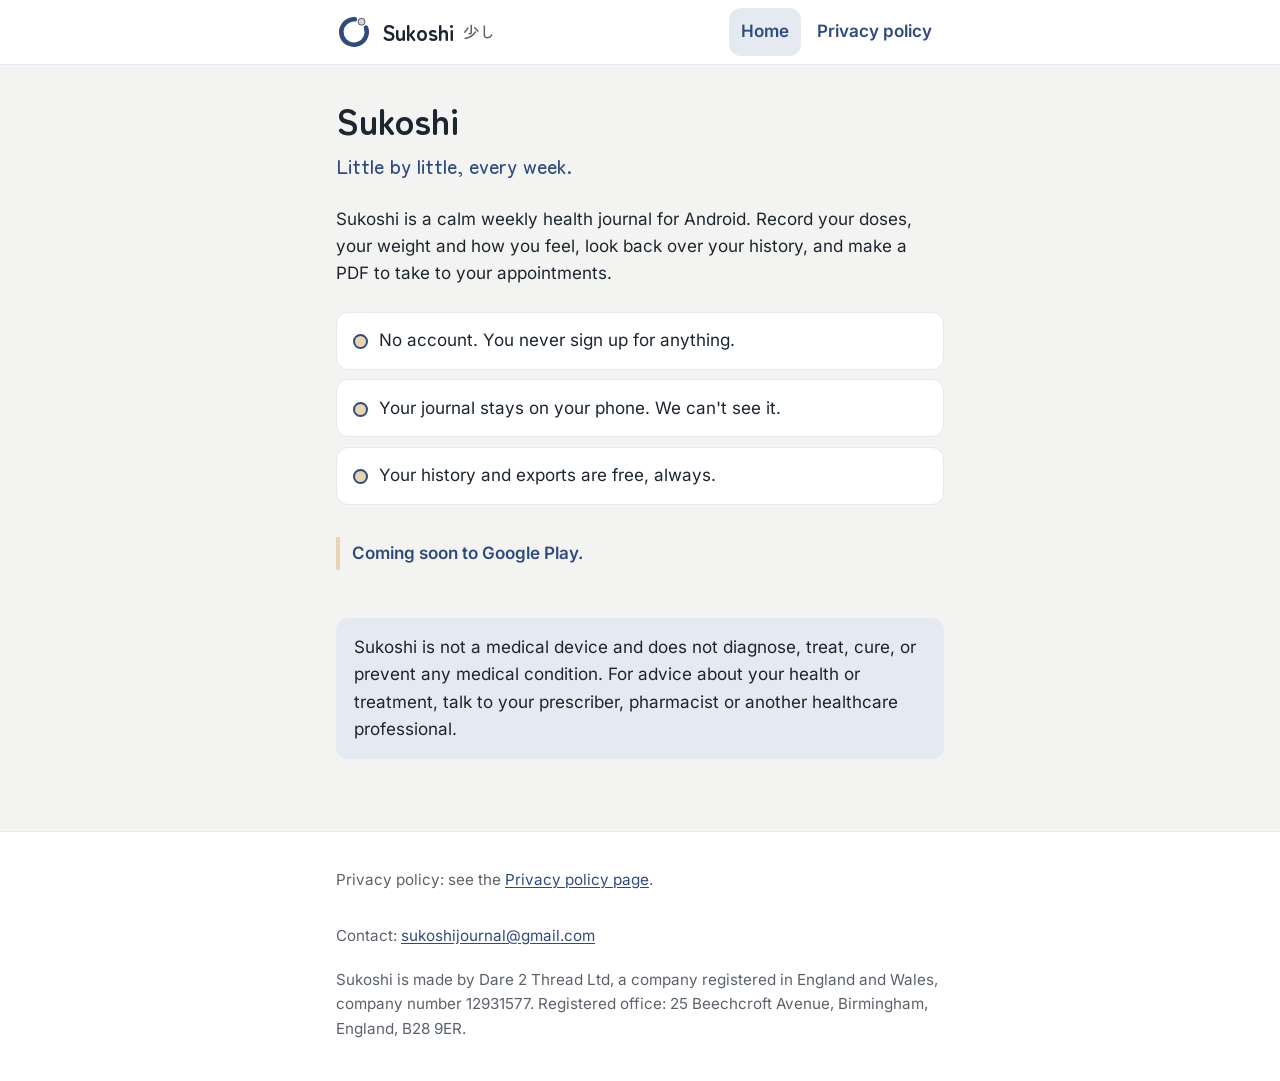
==== index.html @ f838f562 "﻿Sukoshi website: home page and privacy policy - Two static pages from the client's approved text (v" ====
<!DOCTYPE html>
<html lang="en-GB">
<head>
  <meta charset="utf-8">
  <meta name="viewport" content="width=device-width, initial-scale=1">
  <title>Sukoshi: little by little, every week</title>
  <meta name="description" content="Sukoshi is a calm weekly health journal for Android.">
  <meta name="referrer" content="no-referrer">
  <meta http-equiv="Content-Security-Policy" content="default-src 'none'; style-src 'self'; font-src 'self'; img-src 'self'; base-uri 'none'; form-action 'none'">
  <link rel="stylesheet" href="assets/site.css">
  <link rel="icon" href="assets/logo.svg" type="image/svg+xml">
</head>
<body>
  <a class="skip-link" href="#main">Skip to content</a>
  <header class="site-header">
    <div class="wrap">
      <a class="brand" href="index.html"><img src="assets/logo.svg" alt="" width="36" height="36">Sukoshi <span class="jp" lang="ja">少し</span></a>
      <nav class="site-nav" aria-label="Main">
        <a href="index.html" aria-current="page">Home</a>
        <a href="privacy-policy.html">Privacy policy</a>
      </nav>
    </div>
  </header>
  <main id="main">
    <div class="wrap">
      <h1>Sukoshi</h1>
      <p class="tagline">Little by little, every week.</p>
      <p>Sukoshi is a calm weekly health journal for Android. Record your doses, your weight and how you feel, look back over your history, and make a PDF to take to your appointments.</p>
      <ul class="promises">
        <li>No account. You never sign up for anything.</li>
        <li>Your journal stays on your phone. We can't see it.</li>
        <li>Your history and exports are free, always.</li>
      </ul>
      <p class="coming-soon">Coming soon to Google Play.</p>
      <div class="notice">Sukoshi is not a medical device and does not diagnose, treat, cure, or prevent any medical condition. For advice about your health or treatment, talk to your prescriber, pharmacist or another healthcare professional.</div>
    </div>
  </main>
  <footer class="site-footer">
    <div class="wrap">
      <p>Privacy policy: see the <a href="privacy-policy.html">Privacy policy page</a>.</p>
      <p>Contact: <a href="mailto:sukoshijournal@gmail.com">sukoshijournal@gmail.com</a></p>
      <p>Sukoshi is made by Dare 2 Thread Ltd, a company registered in England and Wales, company number 12931577. Registered office: 25 Beechcroft Avenue, Birmingham, England, B28 9ER.</p>
    </div>
  </footer>
</body>
</html>
---- assets/site.css ----
/* Sukoshi website styles. Colours mirror the app's src/constants/theme.ts. No red anywhere. */

@font-face {
  font-family: 'Inter';
  src: url('fonts/inter-400.woff2') format('woff2');
  font-weight: 400;
  font-style: normal;
  font-display: swap;
}
@font-face {
  font-family: 'Inter';
  src: url('fonts/inter-600.woff2') format('woff2');
  font-weight: 600;
  font-style: normal;
  font-display: swap;
}
@font-face {
  font-family: 'Zen Maru Gothic';
  src: url('fonts/zen-maru-gothic-500.woff2') format('woff2');
  font-weight: 500;
  font-style: normal;
  font-display: swap;
}
@font-face {
  font-family: 'Zen Maru Gothic';
  src: url('fonts/zen-maru-gothic-700.woff2') format('woff2');
  font-weight: 700;
  font-style: normal;
  font-display: swap;
}

:root {
  color-scheme: light;
  --ai-indigo: #2f4b7c;
  --moss: #3e6a4b;
  --sumi-ink: #1c2530;
  --ink-muted: rgba(28, 37, 48, 0.72);
  --kinari-sand: #e6d5b0;
  --mist: #e4e9f2;
  --paper: #f3f4f1;
  --white: #ffffff;
  --ochre-text: #7f6128;
  --ochre-sand: #f6f0e1;
  --font-heading: 'Zen Maru Gothic', 'Inter', system-ui, sans-serif;
  --font-body: 'Inter', 'Zen Maru Gothic', system-ui, sans-serif;
  --gutter: 16px;
  --measure: 40rem;
  --radius: 12px;
  --touch: 48px;
}

* { box-sizing: border-box; }

html { -webkit-text-size-adjust: 100%; }

body {
  margin: 0;
  background: var(--paper);
  color: var(--sumi-ink);
  font-family: var(--font-body);
  font-weight: 400;
  font-size: 1.0625rem;
  line-height: 1.6;
}

.skip-link {
  position: absolute;
  left: var(--gutter);
  top: -100px;
  background: var(--ai-indigo);
  color: var(--white);
  padding: 0.75rem 1rem;
  border-radius: var(--radius);
  z-index: 10;
}
.skip-link:focus { top: var(--gutter); }

.wrap {
  max-width: var(--measure);
  margin: 0 auto;
  padding: 0 var(--gutter);
}

/* Header */
.site-header {
  background: var(--white);
  border-bottom: 1px solid var(--mist);
}
.site-header .wrap {
  display: flex;
  align-items: center;
  justify-content: space-between;
  gap: 1rem;
  min-height: 64px;
  flex-wrap: wrap;
}
.brand {
  display: inline-flex;
  align-items: center;
  gap: 0.6rem;
  min-height: var(--touch);
  color: var(--sumi-ink);
  text-decoration: none;
  font-family: var(--font-heading);
  font-weight: 700;
  font-size: 1.35rem;
}
.brand img { width: 36px; height: 36px; }
.brand .jp {
  font-family: 'Zen Maru Gothic', sans-serif;
  font-weight: 500;
  color: var(--ink-muted);
  font-size: 1rem;
}
.site-nav { display: flex; gap: 0.25rem; flex-wrap: wrap; }
.site-nav a {
  display: inline-flex;
  align-items: center;
  min-height: var(--touch);
  padding: 0 0.75rem;
  border-radius: var(--radius);
  color: var(--ai-indigo);
  font-weight: 600;
  text-decoration: none;
}
.site-nav a:hover { background: var(--mist); }
.site-nav a[aria-current='page'] { background: var(--mist); }

/* Content */
main { padding: 2rem 0 3rem; }

h1, h2, h3 {
  font-family: var(--font-heading);
  font-weight: 700;
  line-height: 1.25;
  color: var(--sumi-ink);
}
h1 { font-size: 2.25rem; margin: 0 0 0.5rem; }
h2 { font-size: 1.35rem; margin: 2.25rem 0 0.5rem; }
p { margin: 0 0 1rem; }

.tagline {
  font-family: var(--font-heading);
  font-weight: 500;
  font-size: 1.25rem;
  color: var(--ai-indigo);
  margin-bottom: 1.5rem;
}
.effective { color: var(--ink-muted); }

ul { padding-left: 1.25rem; margin: 0 0 1rem; }
li { margin: 0.35rem 0; }

.promises {
  list-style: none;
  padding: 0;
  margin: 1.5rem 0;
}
.promises li {
  position: relative;
  background: var(--white);
  border: 1px solid var(--mist);
  border-radius: var(--radius);
  padding: 0.9rem 1rem 0.9rem 2.6rem;
  margin: 0.6rem 0;
}
.promises li::before {
  content: '';
  position: absolute;
  left: 1rem;
  top: 1.35rem;
  width: 0.7rem;
  height: 0.7rem;
  border-radius: 50%;
  background: var(--kinari-sand);
  border: 2px solid var(--ai-indigo);
}

/* A quiet label, not a button: it isn't tappable, so it mustn't look like it is. */
.coming-soon {
  display: inline-block;
  color: var(--ai-indigo);
  font-weight: 600;
  border-left: 4px solid var(--kinari-sand);
  padding: 0.2rem 0 0.2rem 0.75rem;
  margin: 0.5rem 0 1.5rem;
}

.notice {
  background: var(--mist);
  border-radius: var(--radius);
  padding: 1rem 1.1rem;
  margin: 1.5rem 0;
}

a { color: var(--ai-indigo); text-underline-offset: 0.15em; }
a:focus-visible, .site-nav a:focus-visible, .brand:focus-visible {
  outline: 3px solid var(--ai-indigo);
  outline-offset: 2px;
}

/* Footer */
.site-footer {
  border-top: 1px solid var(--mist);
  background: var(--white);
  color: var(--ink-muted);
  font-size: 0.95rem;
  padding: 1.5rem 0 2rem;
}
.site-footer p { margin: 0 0 0.5rem; }
.site-footer a {
  display: inline-flex;
  align-items: center;
  min-height: var(--touch);
}

@media (max-width: 480px) {
  h1 { font-size: 1.9rem; }
  body { font-size: 1rem; }
}
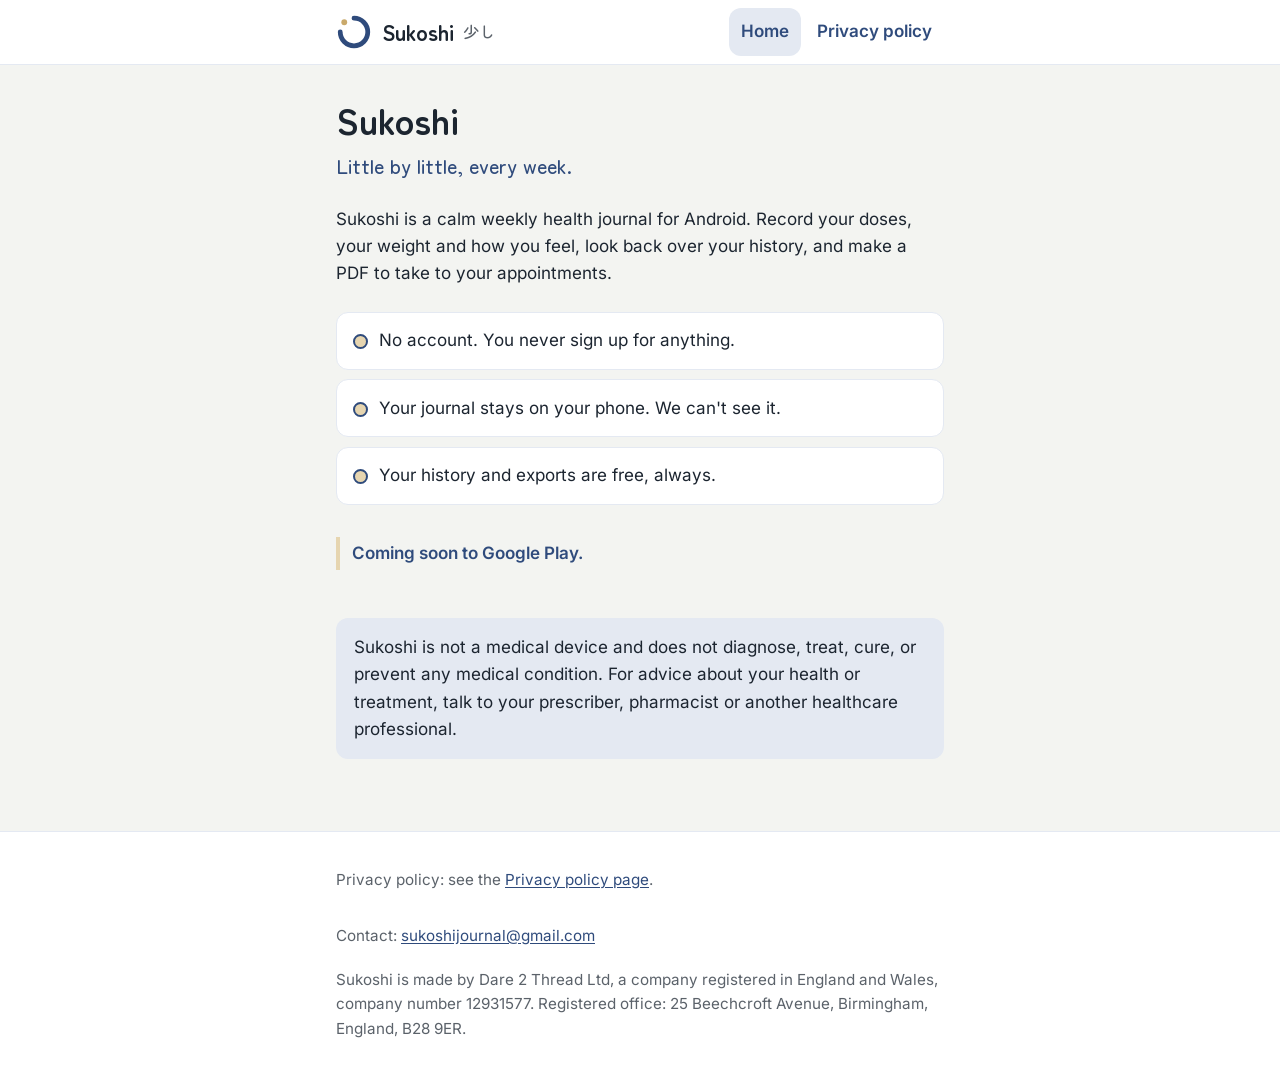
==== commit 6e84d41c: "Use the real Sukoshi logo and app-icon favicon Replaces the stand-in logo.svg with sukoshi-mark.svg " ====
--- a/index.html
+++ b/index.html
@@ -8,13 +8,13 @@
   <meta name="referrer" content="no-referrer">
   <meta http-equiv="Content-Security-Policy" content="default-src 'none'; style-src 'self'; font-src 'self'; img-src 'self'; base-uri 'none'; form-action 'none'">
   <link rel="stylesheet" href="assets/site.css">
-  <link rel="icon" href="assets/logo.svg" type="image/svg+xml">
+  <link rel="icon" href="assets/sukoshi-icon.svg" type="image/svg+xml">
 </head>
 <body>
   <a class="skip-link" href="#main">Skip to content</a>
   <header class="site-header">
     <div class="wrap">
-      <a class="brand" href="index.html"><img src="assets/logo.svg" alt="" width="36" height="36">Sukoshi <span class="jp" lang="ja">少し</span></a>
+      <a class="brand" href="index.html"><img src="assets/sukoshi-mark.svg" alt="" width="36" height="36">Sukoshi <span class="jp" lang="ja">少し</span></a>
       <nav class="site-nav" aria-label="Main">
         <a href="index.html" aria-current="page">Home</a>
         <a href="privacy-policy.html">Privacy policy</a>
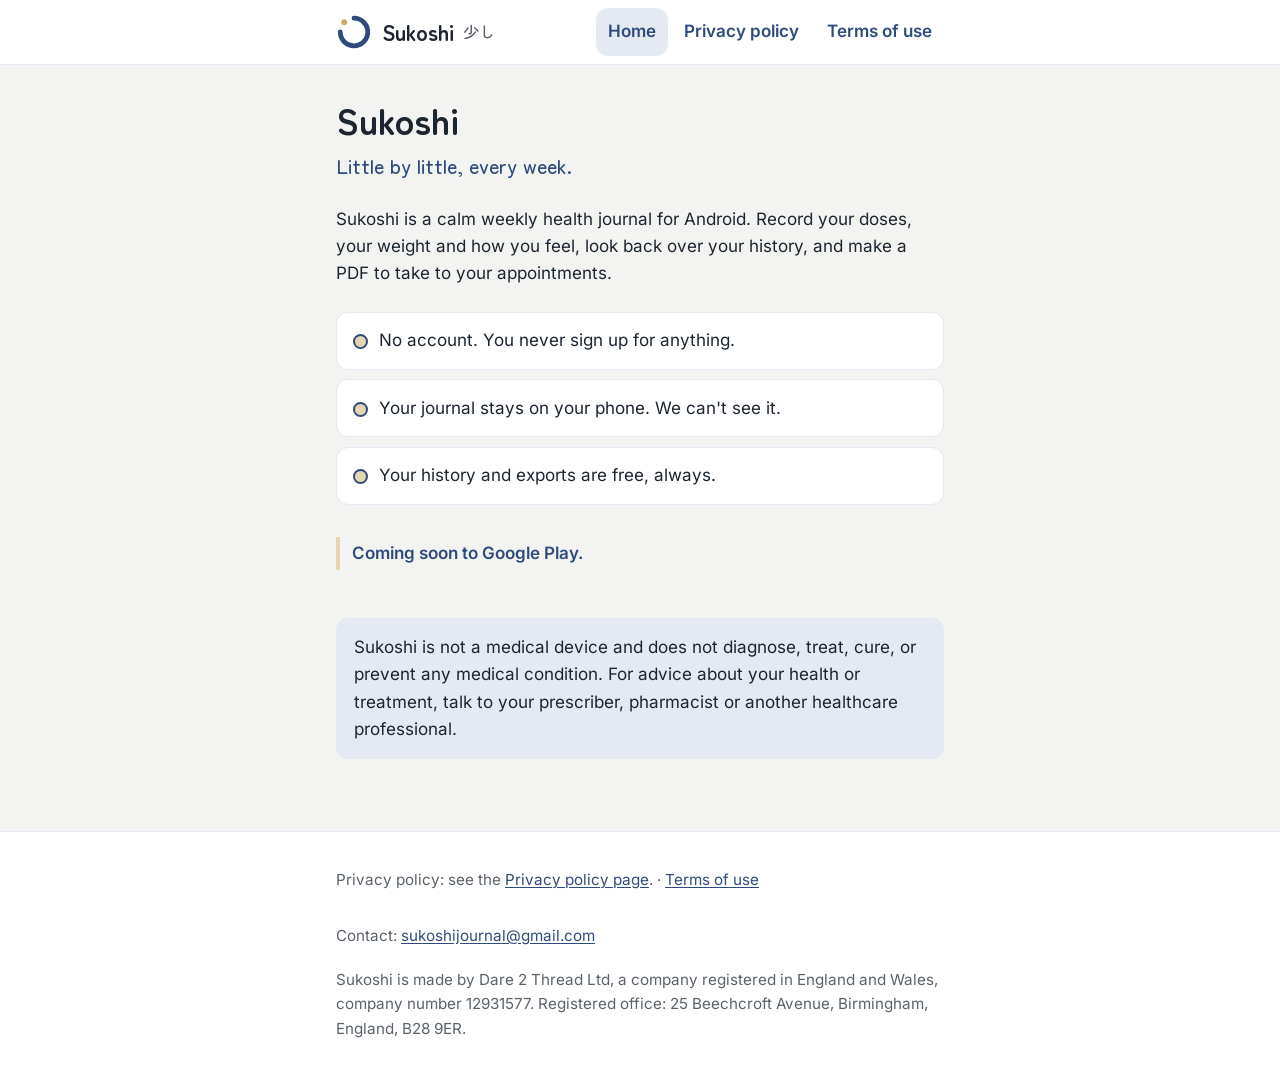
==== commit 37e11a2c: "Add terms of use; privacy policy section 14 (this website) - terms.html from the client's text word " ====
--- a/index.html
+++ b/index.html
@@ -18,6 +18,7 @@
       <nav class="site-nav" aria-label="Main">
         <a href="index.html" aria-current="page">Home</a>
         <a href="privacy-policy.html">Privacy policy</a>
+        <a href="terms.html">Terms of use</a>
       </nav>
     </div>
   </header>
@@ -37,7 +38,7 @@
   </main>
   <footer class="site-footer">
     <div class="wrap">
-      <p>Privacy policy: see the <a href="privacy-policy.html">Privacy policy page</a>.</p>
+      <p>Privacy policy: see the <a href="privacy-policy.html">Privacy policy page</a>. · <a href="terms.html">Terms of use</a></p>
       <p>Contact: <a href="mailto:sukoshijournal@gmail.com">sukoshijournal@gmail.com</a></p>
       <p>Sukoshi is made by Dare 2 Thread Ltd, a company registered in England and Wales, company number 12931577. Registered office: 25 Beechcroft Avenue, Birmingham, England, B28 9ER.</p>
     </div>
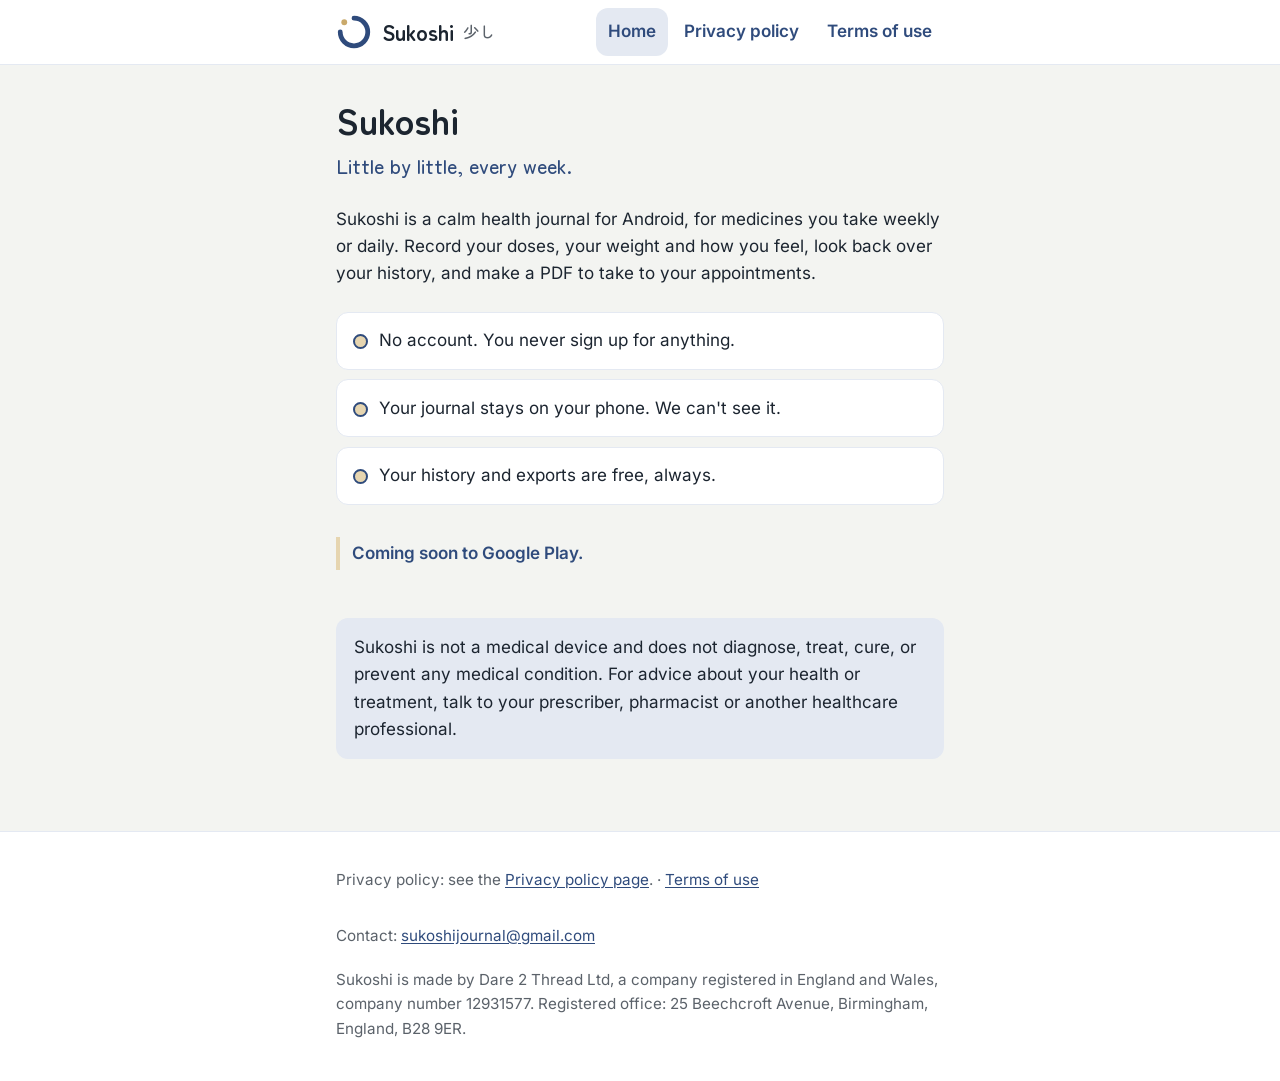
==== commit 83805082: "Privacy policy and home page: match what the app does (10 Nov 2026) Policy: remove Health Connect (n" ====
--- a/index.html
+++ b/index.html
@@ -4,7 +4,7 @@
   <meta charset="utf-8">
   <meta name="viewport" content="width=device-width, initial-scale=1">
   <title>Sukoshi: little by little, every week</title>
-  <meta name="description" content="Sukoshi is a calm weekly health journal for Android.">
+  <meta name="description" content="Sukoshi is a calm health journal for Android, for medicines you take weekly or daily.">
   <meta name="referrer" content="no-referrer">
   <meta http-equiv="Content-Security-Policy" content="default-src 'none'; style-src 'self'; font-src 'self'; img-src 'self'; base-uri 'none'; form-action 'none'">
   <link rel="stylesheet" href="assets/site.css">
@@ -26,7 +26,7 @@
     <div class="wrap">
       <h1>Sukoshi</h1>
       <p class="tagline">Little by little, every week.</p>
-      <p>Sukoshi is a calm weekly health journal for Android. Record your doses, your weight and how you feel, look back over your history, and make a PDF to take to your appointments.</p>
+      <p>Sukoshi is a calm health journal for Android, for medicines you take weekly or daily. Record your doses, your weight and how you feel, look back over your history, and make a PDF to take to your appointments.</p>
       <ul class="promises">
         <li>No account. You never sign up for anything.</li>
         <li>Your journal stays on your phone. We can't see it.</li>
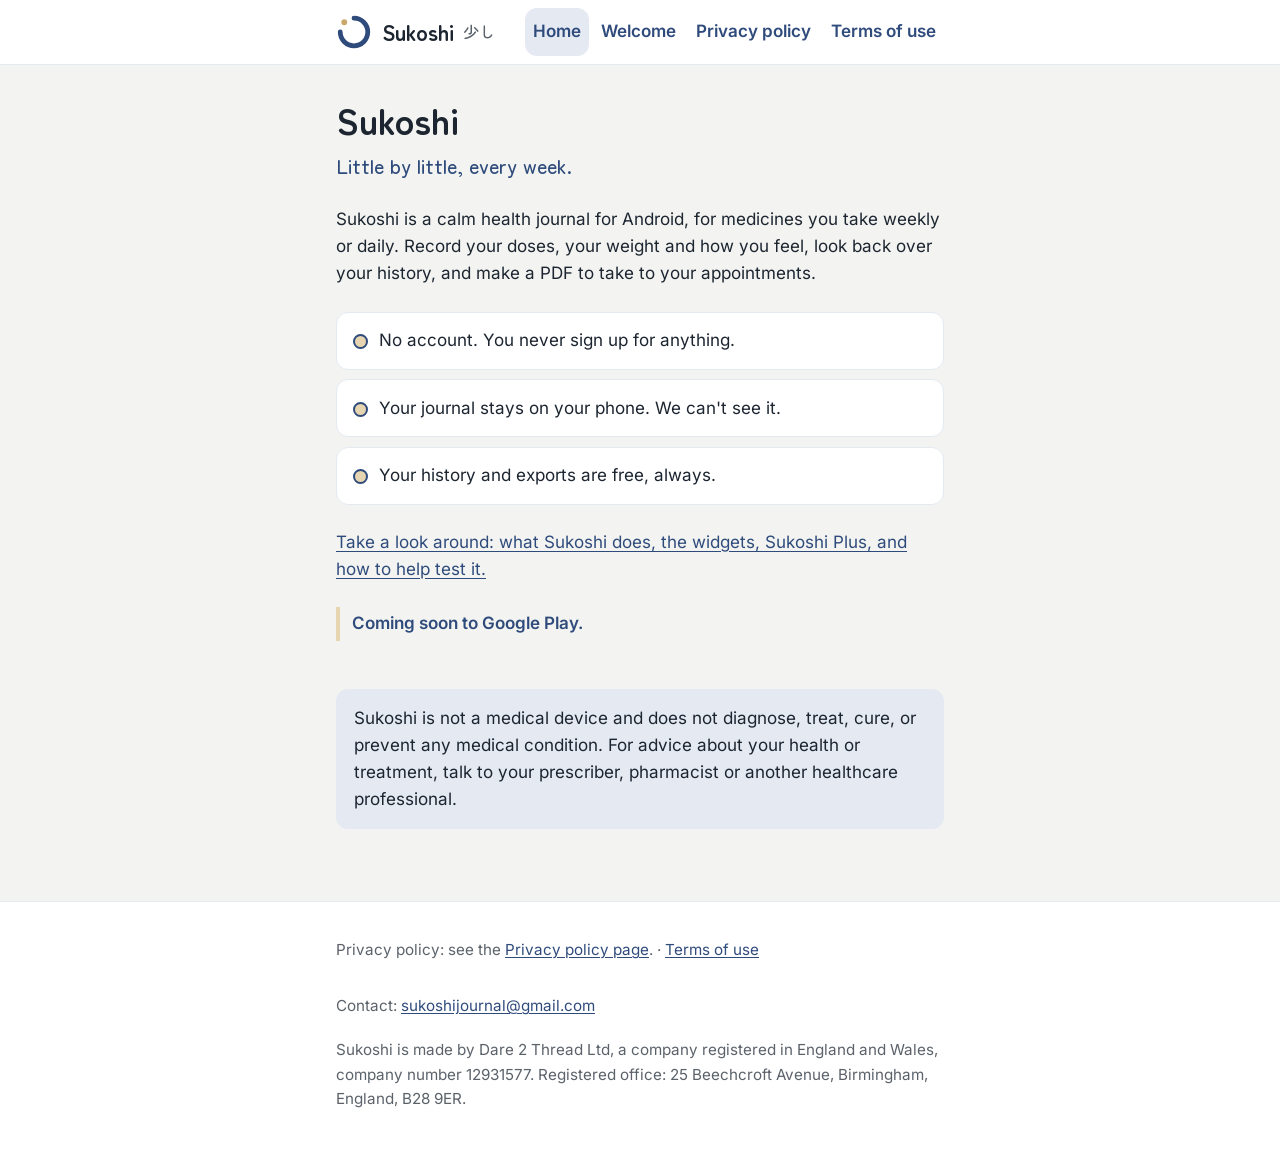
==== commit 5f37d63e: "Welcome page; Welcome link in every menu; company address removed" ====
--- a/index.html
+++ b/index.html
@@ -17,6 +17,7 @@
       <a class="brand" href="index.html"><img src="assets/sukoshi-mark.svg" alt="" width="36" height="36">Sukoshi <span class="jp" lang="ja">少し</span></a>
       <nav class="site-nav" aria-label="Main">
         <a href="index.html" aria-current="page">Home</a>
+        <a href="welcome.html">Welcome</a>
         <a href="privacy-policy.html">Privacy policy</a>
         <a href="terms.html">Terms of use</a>
       </nav>
@@ -32,6 +33,7 @@
         <li>Your journal stays on your phone. We can't see it.</li>
         <li>Your history and exports are free, always.</li>
       </ul>
+      <p><a href="welcome.html">Take a look around: what Sukoshi does, the widgets, Sukoshi Plus, and how to help test it.</a></p>
       <p class="coming-soon">Coming soon to Google Play.</p>
       <div class="notice">Sukoshi is not a medical device and does not diagnose, treat, cure, or prevent any medical condition. For advice about your health or treatment, talk to your prescriber, pharmacist or another healthcare professional.</div>
     </div>
--- a/assets/site.css
+++ b/assets/site.css
@@ -117,7 +117,7 @@
   display: inline-flex;
   align-items: center;
   min-height: var(--touch);
-  padding: 0 0.75rem;
+  padding: 0 0.5rem;
   border-radius: var(--radius);
   color: var(--ai-indigo);
   font-weight: 600;
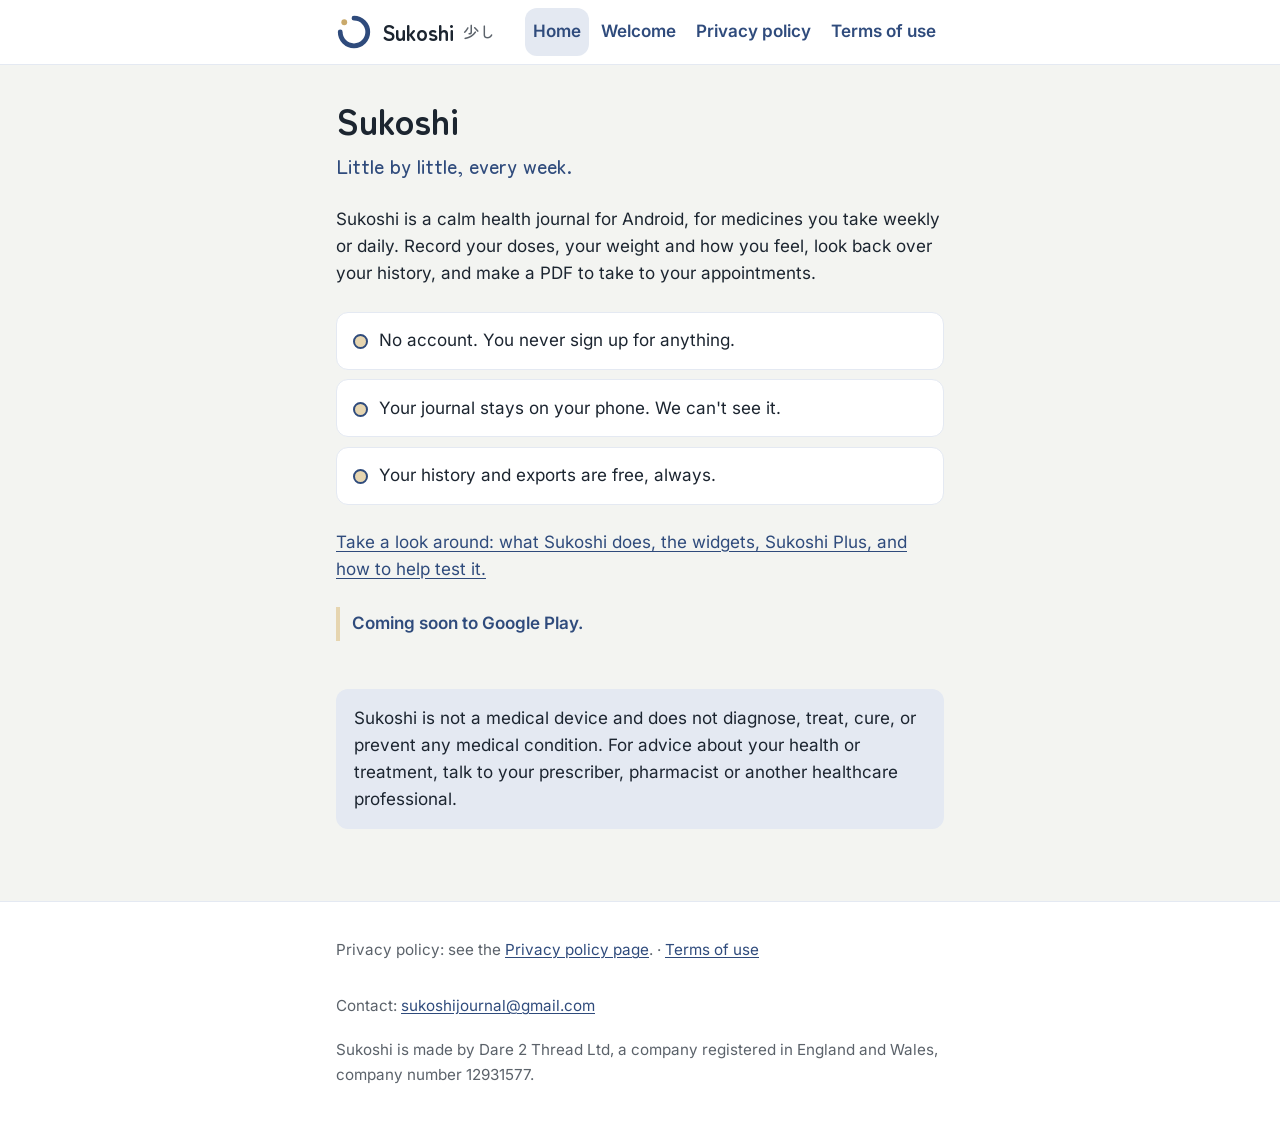
==== commit a760cc11: "Home page: company address removed from the footer" ====
--- a/index.html
+++ b/index.html
@@ -42,7 +42,7 @@
     <div class="wrap">
       <p>Privacy policy: see the <a href="privacy-policy.html">Privacy policy page</a>. · <a href="terms.html">Terms of use</a></p>
       <p>Contact: <a href="mailto:sukoshijournal@gmail.com">sukoshijournal@gmail.com</a></p>
-      <p>Sukoshi is made by Dare 2 Thread Ltd, a company registered in England and Wales, company number 12931577. Registered office: 25 Beechcroft Avenue, Birmingham, England, B28 9ER.</p>
+      <p>Sukoshi is made by Dare 2 Thread Ltd, a company registered in England and Wales, company number 12931577.</p>
     </div>
   </footer>
 </body>
